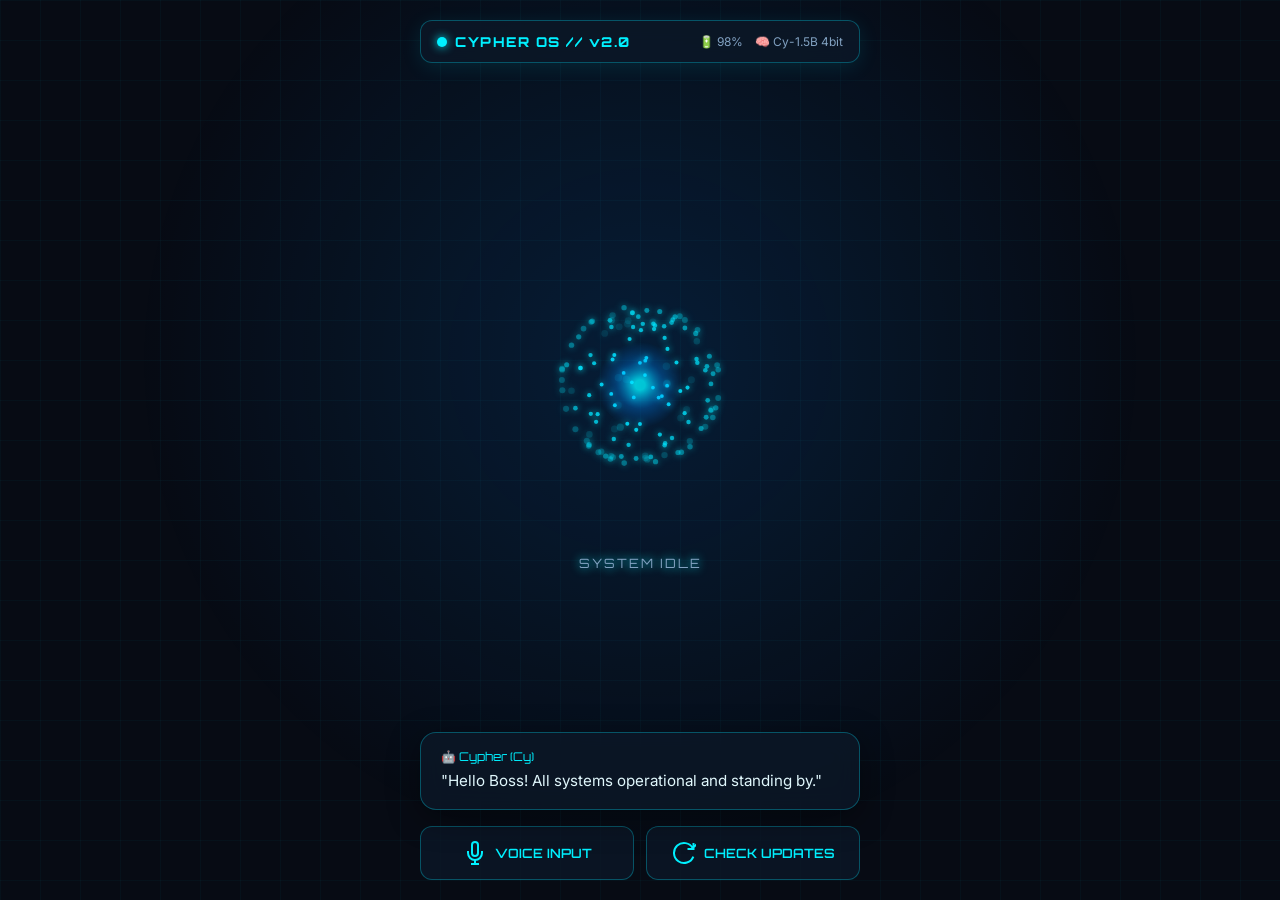
==== android/app/src/main/assets/index.html @ 7300dc6c "Initial commit: Cypher v2.0 Standalone Android APK Repository" ====
<!DOCTYPE html>
<html lang="en">
<head>
  <meta charset="UTF-8">
  <meta name="viewport" content="width=device-width, initial-scale=1.0">
  <title>Cypher (Cy) — Personal AI HUD</title>
  <link rel="stylesheet" href="styles.css">
  <link href="https://fonts.googleapis.com/css2?family=Orbitron:wght@400;600;800;900&family=Inter:wght@300;400;600;700&display=swap" rel="stylesheet">
</head>
<body class="dark-theme">
  <div class="cyber-overlay"></div>
  
  <main class="app-container">
    <!-- Top HUD Header -->
    <header class="hud-header">
      <div class="brand-badge">
        <span class="pulse-dot"></span>
        <span class="brand-title">CYPHER OS // v2.0</span>
      </div>
      <div class="sys-telemetry">
        <span class="tele-item" id="battery-stat">🔋 98%</span>
        <span class="tele-item" id="model-ver">🧠 Cy-1.5B 4bit</span>
      </div>
    </header>

    <!-- Center Stage: Holographic Core -->
    <section class="hologram-stage">
      <canvas id="hologramCanvas"></canvas>
      <div class="core-status-label" id="statusText">SYSTEM IDLE</div>
    </section>

    <!-- Assistant Dialogue Card -->
    <section class="dialogue-card">
      <div class="speaker-tag" id="speakerTag">🤖 Cypher (Cy)</div>
      <p class="dialogue-text" id="dialogueText">"Hello Boss! All systems operational and standing by."</p>
    </section>

    <!-- Bottom Action Dock -->
    <footer class="action-dock">
      <button class="cy-btn mic-btn" id="micBtn" onclick="toggleVoiceInput()">
        <svg viewBox="0 0 24 24" width="24" height="24" fill="none" stroke="currentColor" stroke-width="2">
          <path d="M12 1a3 3 0 0 0-3 3v8a3 3 0 0 0 6 0V4a3 3 0 0 0-3-3z"></path>
          <path d="M19 10v2a7 7 0 0 1-14 0v-2"></path>
          <line x1="12" y1="19" x2="12" y2="23"></line>
          <line x1="8" y1="23" x2="16" y2="23"></line>
        </svg>
        <span>VOICE INPUT</span>
      </button>

      <button class="cy-btn update-btn" onclick="triggerUpdateCheck()">
        <svg viewBox="0 0 24 24" width="24" height="24" fill="none" stroke="currentColor" stroke-width="2">
          <path d="M21.5 2v6h-6M21.34 15.57a10 10 0 1 1-.57-8.38l5.67-5.67"></path>
        </svg>
        <span>CHECK UPDATES</span>
      </button>
    </footer>
  </main>

  <!-- Model Update Modal Prompt -->
  <div class="modal-backdrop hidden" id="updateModal">
    <div class="cyber-modal">
      <div class="modal-header">⚡ MODEL UPGRADE DETECTED</div>
      <div class="modal-body" id="modalPromptText">
        "Boss, have you upgraded me? Do you want me to install my updates?"
      </div>
      <div class="modal-actions">
        <button class="modal-btn confirm" onclick="acceptUpdate()">YES, INSTALL</button>
        <button class="modal-btn cancel" onclick="closeModal()">LATER</button>
      </div>
    </div>
  </div>

  <script src="hologram.js"></script>
  <script src="cypher_core.js"></script>
</body>
</html>
---- android/app/src/main/assets/styles.css ----
:root {
  --bg-dark: #070b14;
  --bg-card: rgba(13, 24, 41, 0.75);
  --border-cyan: rgba(0, 229, 255, 0.3);
  --cyan-glow: #00f0ff;
  --cyan-bright: #00e5ff;
  --blue-hologram: #0088ff;
  --text-main: #e0f7fc;
  --text-muted: #81a1c1;
  --font-orbitron: 'Orbitron', sans-serif;
  --font-sans: 'Inter', sans-serif;
}

* {
  box-sizing: border-box;
  margin: 0;
  padding: 0;
}

body {
  background-color: var(--bg-dark);
  color: var(--text-main);
  font-family: var(--font-sans);
  height: 100vh;
  width: 100vw;
  overflow: hidden;
  display: flex;
  justify-content: center;
  align-items: center;
}

/* Background Hex Cyber Overlay */
.cyber-overlay {
  position: fixed;
  top: 0;
  left: 0;
  width: 100%;
  height: 100%;
  background: 
    radial-gradient(circle at 50% 40%, rgba(0, 136, 255, 0.15) 0%, transparent 60%),
    linear-gradient(rgba(0, 240, 255, 0.03) 1px, transparent 1px),
    linear-gradient(90deg, rgba(0, 240, 255, 0.03) 1px, transparent 1px);
  background-size: 100% 100%, 40px 40px, 40px 40px;
  pointer-events: none;
  z-index: 1;
}

.app-container {
  position: relative;
  z-index: 2;
  width: 100%;
  max-width: 480px;
  height: 100vh;
  display: flex;
  flex-direction: column;
  justify-content: space-between;
  padding: 20px;
}

/* Top Telemetry Header */
.hud-header {
  display: flex;
  justify-content: space-between;
  align-items: center;
  padding: 12px 16px;
  background: var(--bg-card);
  backdrop-filter: blur(10px);
  border: 1px solid var(--border-cyan);
  border-radius: 12px;
  box-shadow: 0 4px 20px rgba(0, 240, 255, 0.1);
}

.brand-badge {
  display: flex;
  align-items: center;
  gap: 8px;
}

.pulse-dot {
  width: 10px;
  height: 10px;
  background: var(--cyan-glow);
  border-radius: 50%;
  box-shadow: 0 0 10px var(--cyan-glow);
  animation: pulse-glow 2s infinite ease-in-out;
}

@keyframes pulse-glow {
  0%, 100% { opacity: 0.4; transform: scale(0.9); }
  50% { opacity: 1; transform: scale(1.2); }
}

.brand-title {
  font-family: var(--font-orbitron);
  font-size: 0.85rem;
  font-weight: 800;
  letter-spacing: 1.5px;
  color: var(--cyan-glow);
}

.sys-telemetry {
  display: flex;
  gap: 12px;
  font-size: 0.75rem;
  color: var(--text-muted);
}

/* Hologram Stage */
.hologram-stage {
  flex: 1;
  display: flex;
  flex-direction: column;
  justify-content: center;
  align-items: center;
  position: relative;
}

#hologramCanvas {
  width: 320px;
  height: 320px;
}

.core-status-label {
  margin-top: 10px;
  font-family: var(--font-orbitron);
  font-size: 0.8rem;
  letter-spacing: 2px;
  color: var(--cyan-glow);
  text-shadow: 0 0 10px var(--cyan-glow);
}

/* Dialogue Box */
.dialogue-card {
  background: var(--bg-card);
  backdrop-filter: blur(12px);
  border: 1px solid var(--border-cyan);
  border-radius: 16px;
  padding: 16px 20px;
  margin-bottom: 16px;
  box-shadow: 0 8px 32px rgba(0, 0, 0, 0.4);
}

.speaker-tag {
  font-family: var(--font-orbitron);
  font-size: 0.75rem;
  color: var(--cyan-glow);
  margin-bottom: 6px;
}

.dialogue-text {
  font-size: 0.95rem;
  line-height: 1.5;
  color: var(--text-main);
}

/* Action Dock Buttons */
.action-dock {
  display: flex;
  gap: 12px;
}

.cy-btn {
  flex: 1;
  display: flex;
  align-items: center;
  justify-content: center;
  gap: 8px;
  padding: 14px;
  background: var(--bg-card);
  border: 1px solid var(--border-cyan);
  border-radius: 12px;
  color: var(--cyan-glow);
  font-family: var(--font-orbitron);
  font-size: 0.8rem;
  font-weight: 600;
  cursor: pointer;
  transition: all 0.2s ease;
}

.cy-btn:hover, .cy-btn:active {
  background: rgba(0, 240, 255, 0.15);
  box-shadow: 0 0 15px var(--cyan-glow);
  transform: translateY(-2px);
}

/* Modal Popup */
.modal-backdrop {
  position: fixed;
  top: 0;
  left: 0;
  width: 100vw;
  height: 100vh;
  background: rgba(0, 0, 0, 0.8);
  backdrop-filter: blur(8px);
  z-index: 100;
  display: flex;
  justify-content: center;
  align-items: center;
}

.modal-backdrop.hidden {
  display: none;
}

.cyber-modal {
  width: 88%;
  max-width: 400px;
  background: #0d1829;
  border: 2px solid var(--cyan-glow);
  border-radius: 20px;
  padding: 24px;
  box-shadow: 0 0 40px rgba(0, 240, 255, 0.3);
}

.modal-header {
  font-family: var(--font-orbitron);
  font-size: 0.9rem;
  color: var(--cyan-glow);
  margin-bottom: 12px;
}

.modal-body {
  font-size: 1rem;
  line-height: 1.5;
  color: var(--text-main);
  margin-bottom: 24px;
}

.modal-actions {
  display: flex;
  gap: 12px;
}

.modal-btn {
  flex: 1;
  padding: 12px;
  border-radius: 10px;
  font-family: var(--font-orbitron);
  font-weight: 700;
  font-size: 0.8rem;
  cursor: pointer;
}

.modal-btn.confirm {
  background: var(--cyan-glow);
  color: #070b14;
  border: none;
  box-shadow: 0 0 15px var(--cyan-glow);
}

.modal-btn.cancel {
  background: transparent;
  color: var(--text-muted);
  border: 1px solid var(--text-muted);
}
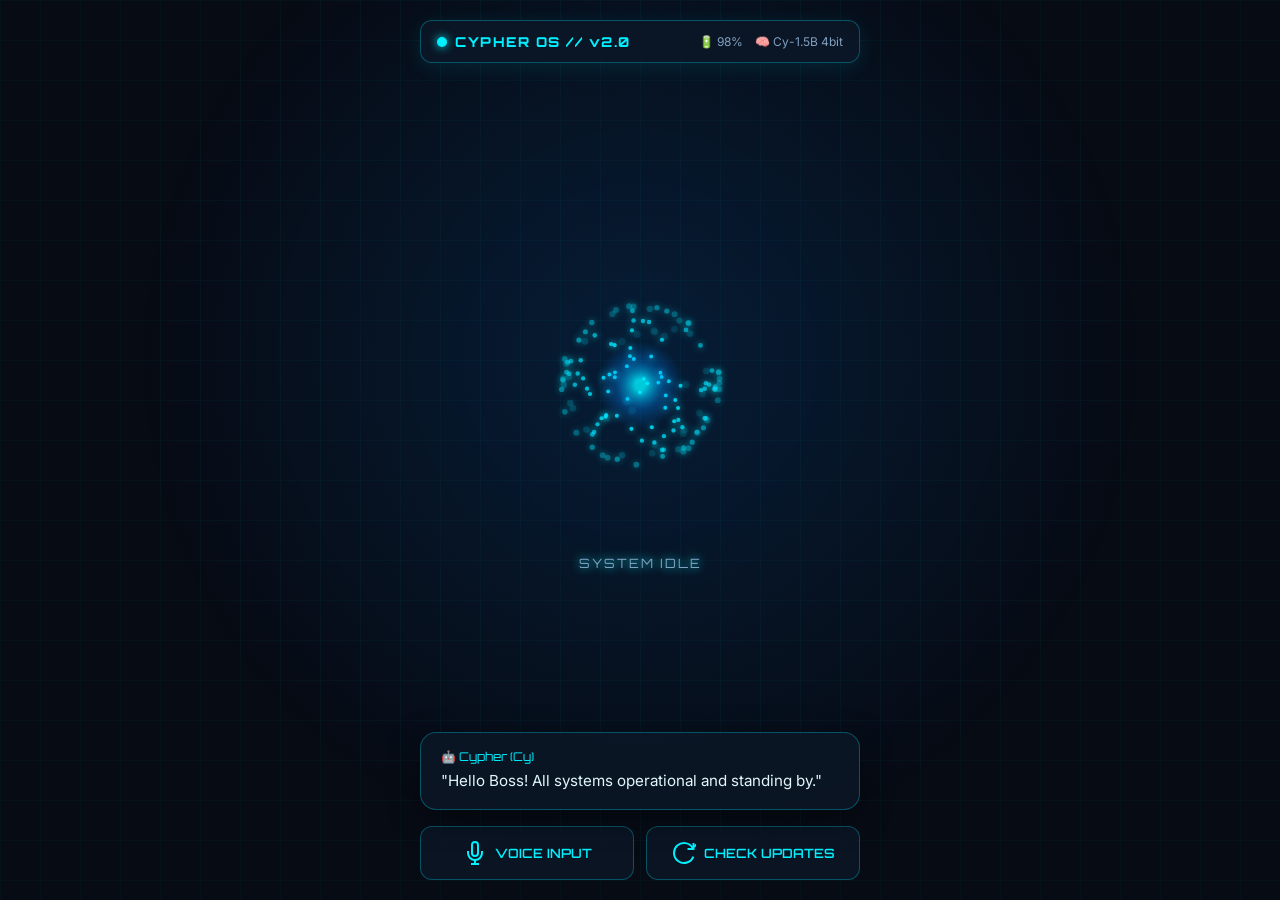
==== commit 31a9bcd6: "Request POST_NOTIFICATIONS permission on startup and support customizable GGUF model download URL" ====
--- a/android/app/src/main/assets/index.html
+++ b/android/app/src/main/assets/index.html
@@ -62,6 +62,10 @@
       <div class="modal-header">⚡ MODEL UPGRADE DETECTED</div>
       <div class="modal-body" id="modalPromptText">
         "Boss, have you upgraded me? Do you want me to install my updates?"
+        <div style="margin-top: 15px;">
+          <label style="font-size: 0.75rem; color: var(--text-muted); display: block; margin-bottom: 5px;">GGUF MODEL DOWNLOAD URL:</label>
+          <input type="text" id="modelUrlInput" value="http://192.168.1.109:8000/cypher-1.5b-q4_0.gguf" style="width: 100%; background: #070b14; border: 1px solid var(--border-cyan); border-radius: 8px; padding: 10px; color: var(--text-main); font-family: monospace; font-size: 0.8rem;" />
+        </div>
       </div>
       <div class="modal-actions">
         <button class="modal-btn confirm" onclick="acceptUpdate()">YES, INSTALL</button>
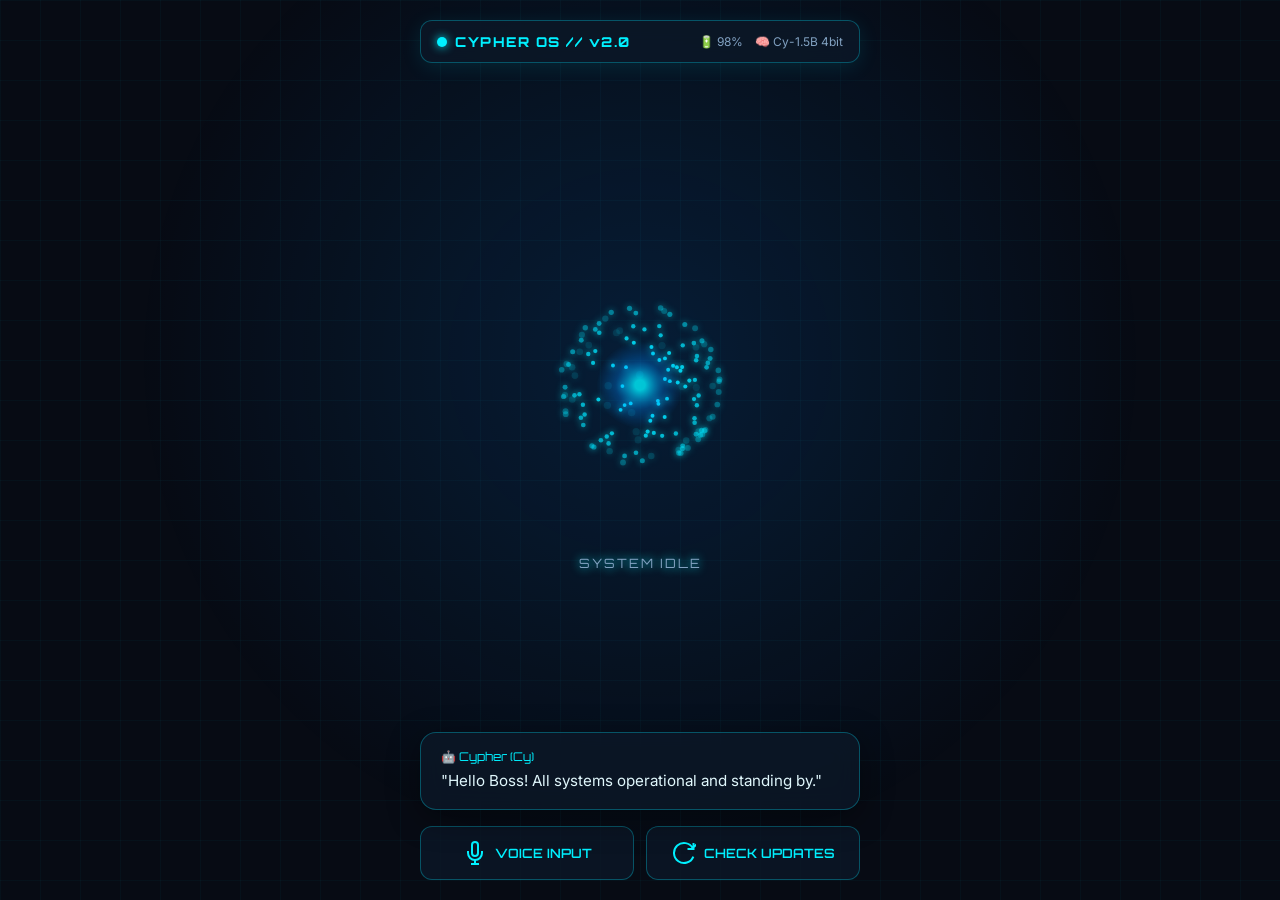
==== commit 1de2f1c5: "Update default and fallback download URLs to secure HTTPS GitHub Release link" ====
--- a/android/app/src/main/assets/index.html
+++ b/android/app/src/main/assets/index.html
@@ -64,7 +64,7 @@
         "Boss, have you upgraded me? Do you want me to install my updates?"
         <div style="margin-top: 15px;">
           <label style="font-size: 0.75rem; color: var(--text-muted); display: block; margin-bottom: 5px;">GGUF MODEL DOWNLOAD URL:</label>
-          <input type="text" id="modelUrlInput" value="http://192.168.1.109:8000/cypher-1.5b-q4_0.gguf" style="width: 100%; background: #070b14; border: 1px solid var(--border-cyan); border-radius: 8px; padding: 10px; color: var(--text-main); font-family: monospace; font-size: 0.8rem;" />
+          <input type="text" id="modelUrlInput" value="https://github.com/anayrajtiwari/cypher-assistant-apk/releases/download/v2.0/cypher-1.5b-q4_0.gguf" style="width: 100%; background: #070b14; border: 1px solid var(--border-cyan); border-radius: 8px; padding: 10px; color: var(--text-main); font-family: monospace; font-size: 0.8rem;" />
         </div>
       </div>
       <div class="modal-actions">
